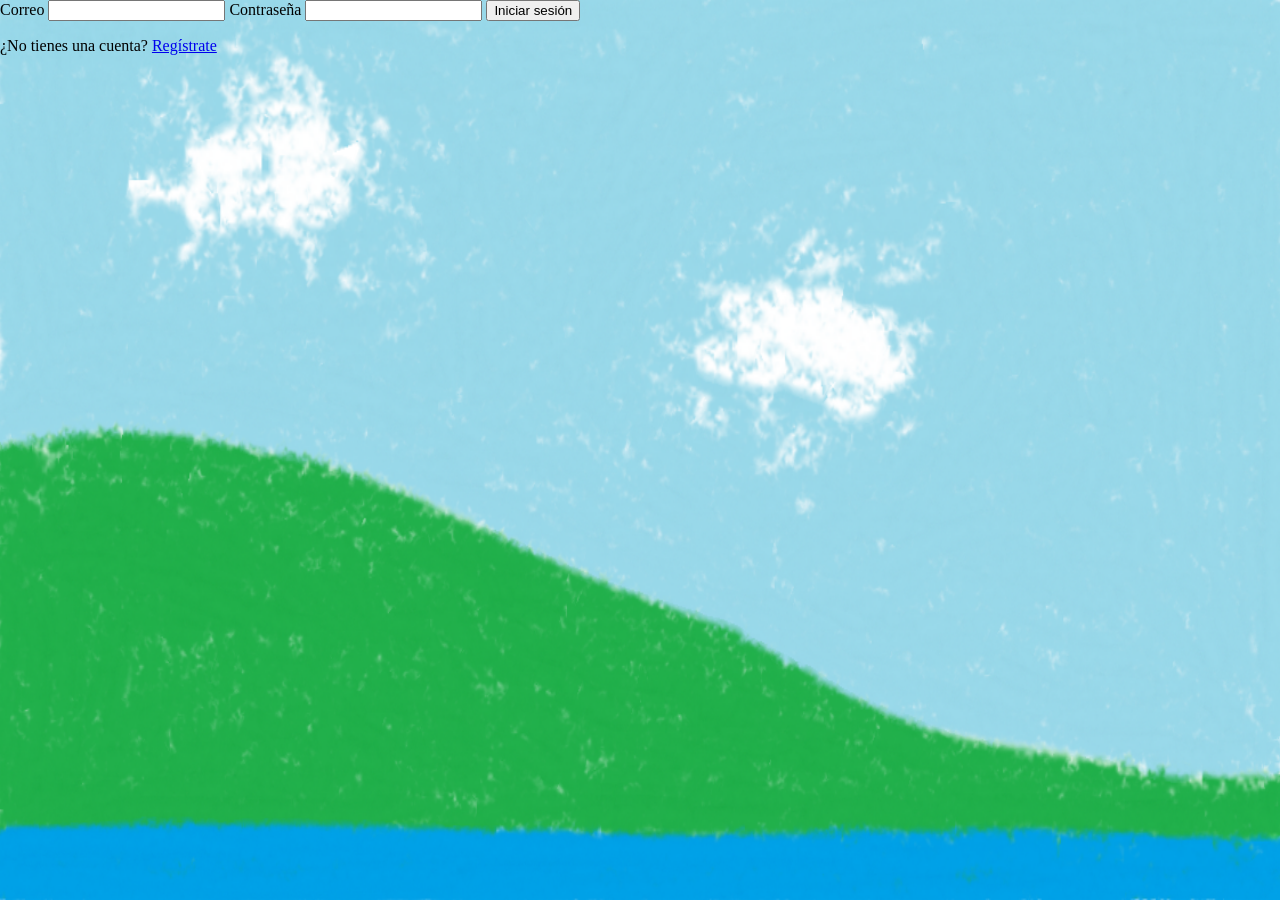
==== login.html @ 475d766a "fourth commit" ====
<!DOCTYPE html>
<html lang="es">
    <head>
        <meta charset="UTF-8">
        <title>Unymarkert - Iniciar sesión</title>
        <link rel="stylesheet" href="style.css">
    </head>
    <body>
        <form id="formulario_login" action="Pon_tu_pinchi_direccion" method="post">
            <label for="email">Correo</label>
            <input type="email" id="email" name="email" required>

            <label for="password">Contraseña</label>
            <input type="password" id="password" name="password" required>

            <button type="submit">Iniciar sesión</button>

            <p>¿No tienes una cuenta? <a href="registro.html">Regístrate</a></p>
        </form>
    </body>
</html>
---- style.css ----
html, body
{
    margin: 0;
    height: 100%;
}

body
{
    background: url("imagenes/fondo.png") center / 100% 100% no-repeat;
    overflow: hidden;
}

.icono
{
    position: absolute;
    width: 14%;
    background: none;
    border: none;
    padding: 0;
    cursor: pointer;
}

.icono img
{
    width: 100%;
    display: block;
}

#boton_inicio
{
    position: absolute;
    left: 0;
    bottom: 0;
    width: 8.7%;
    background: none;
    border: none;
    padding: 0;
    cursor: pointer;
}

#boton_inicio img
{
    width: 100%;
    display: block;
}

#ventana_comprar,
#ventana_vender,
#ventana_perfil
{
    position: absolute;
    left: 28%;
    top: 14%;
    width: 50%;
}

#ventana_comprar img,
#ventana_vender img,
#ventana_perfil img
{
    width: 100%;
    display: block;
}

.boton_ventana
{
    position: absolute;
    top: 4.5%;
    width: 5%;
    background: none;
    border: none;
    padding: 0;
    cursor: pointer;
}

.boton_ventana img
{
    width: 100%;
    display: block;
}

.oculta
{
    display: none;
}

.categoria
{
    position: absolute;
    left: 11%;
    top: 37%;
    width: 12%;
    background: none;
    border: none;
    padding: 0;
    cursor: pointer;
}

.categoria img
{
    width: 100%;
    display: block;
}

.seccion
{
    position: absolute;
    left: 30%;
    top: 27%;
    width: 66%;
    height: 62%;
    box-sizing: borderbox;
    padding: 1vw;
    overflow: auto;
    font-size: 1.1vw;
}
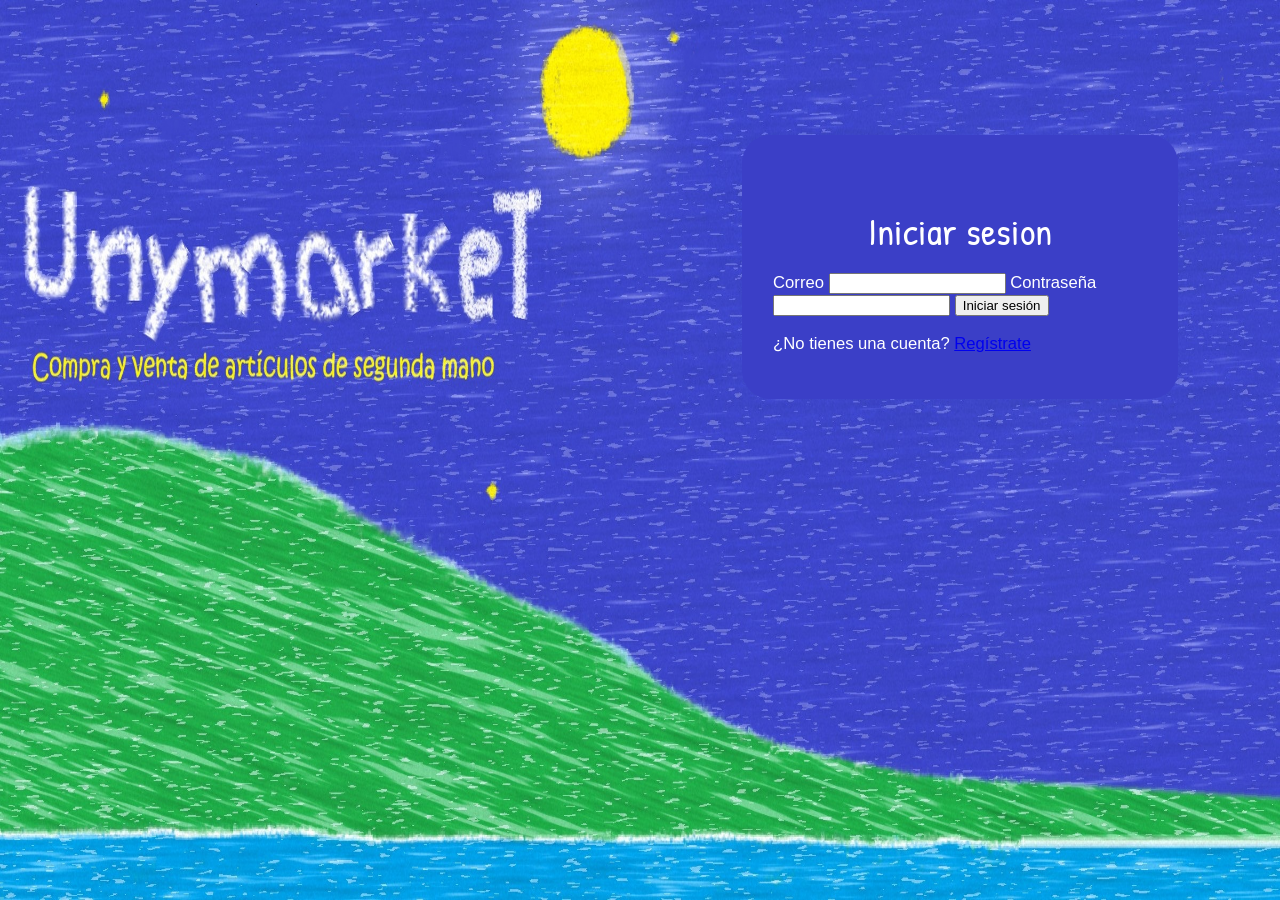
==== commit cc1e05c4: "fifth commit" ====
--- a/login.html
+++ b/login.html
@@ -2,20 +2,25 @@
 <html lang="es">
     <head>
         <meta charset="UTF-8">
-        <title>Unymarkert - Iniciar sesión</title>
-        <link rel="stylesheet" href="style.css">
+        <title>Unymarket - Iniciar sesión</title>
+        <link href="https://fonts.googleapis.com/css2?family=Patrick+Hand&display=swap" rel="stylesheet">
+        <link rel="stylesheet" href="login.css">
     </head>
     <body>
-        <form id="formulario_login" action="Pon_tu_pinchi_direccion" method="post">
-            <label for="email">Correo</label>
-            <input type="email" id="email" name="email" required>
+        <div id="tarjeta">
+            <h2>Iniciar sesion</h2>
 
-            <label for="password">Contraseña</label>
-            <input type="password" id="password" name="password" required>
+            <form id="formulario_login" action="Pon_tu_pinchi_direccion" method="post">
+                <label for="email">Correo</label>
+                <input type="email" id="email" name="email" required>
 
-            <button type="submit">Iniciar sesión</button>
+                <label for="password">Contraseña</label>
+                <input type="password" id="password" name="password" required>
 
-            <p>¿No tienes una cuenta? <a href="registro.html">Regístrate</a></p>
-        </form>
+                <button type="submit">Iniciar sesión</button>
+
+                <p>¿No tienes una cuenta? <a href="registro.html">Regístrate</a></p>
+            </form>
+        </div>
     </body>
 </html>
--- a/login.css
+++ b/login.css
@@ -0,0 +1,81 @@
+html, body
+{
+    margin: 0;
+    height: 100%;
+}
+
+body
+{
+    background: url("imagenes/fondo_nocturno.jpg") center / 100% 100% no-repeat;
+    overflow: hidden;
+}
+
+#tarjeta
+{
+    position: absolute;
+    left: 58%;
+    top: 15%;
+    width: 34%;
+    box-sizing: border-box;
+    padding: 5.6vw 2.4vw 2.2vw;
+    color: white;
+    font-family: "Segoe UI", Tahoma, sans-serif;
+    font-size: clamp(14px, 1.3vw, 24px);
+    line-height: 1.3;
+}
+
+#tarjeta::before
+{
+    content: "";
+    position: absolute;
+    inset: 0;
+    background: #3b3fc7;
+    border-radius: 2.2vw;
+    filter: url(#rugoso);
+    z-index: 0;
+}
+
+#tarjeta > *
+{
+    position: relative;
+    z-index: 1;
+}
+
+#avatar
+{
+    position: absolute;
+    left: 50%;
+    top: -5vw;
+    transform: translateX(-50%);
+    z-index: 2;
+    width: 10vw;
+    height: 10vw;
+    display: grid;
+    place-items: center;
+    background: #fff7b0;
+    border: 0.5vw solid #f0d800;
+    border-radius: 50%;
+    box-shadow: 0 0 2vw rgba(255, 235, 120, 0.45);
+}
+
+#avatar svg
+{
+    width: 70%;
+    height: 70%;
+}
+
+#tarjeta h2
+{
+    margin: 0 0 1.2vw;
+    text-align: center;
+    font-family: "Patrick Hand", cursive;
+    font-weight: normal;
+    font-size: clamp(26px, 3vw, 56px);
+}
+
+.campo label
+{
+    display: block;
+    margin-bottom: 0.25vw;
+    font-size: clamp(13px, 1.2vw, 22px);
+}
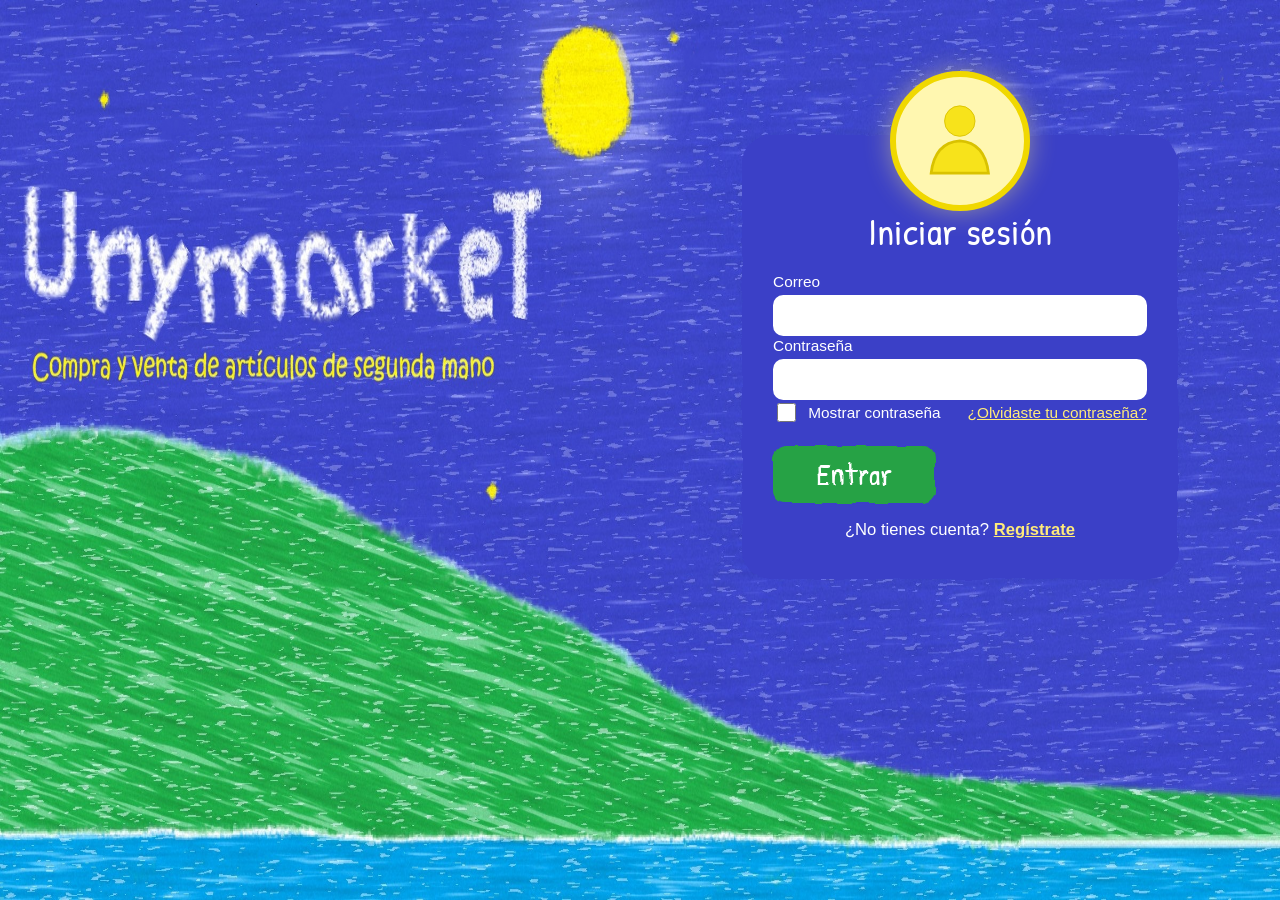
==== commit 4b3c5aaa: "seventh commit" ====
--- a/login.html
+++ b/login.html
@@ -7,20 +7,51 @@
         <link rel="stylesheet" href="login.css">
     </head>
     <body>
+        <svg width="0" height="0" style="position:absolute" aria-hidden="true">
+            <defs>
+                <filter id="rugoso" x="-4%" y="-4%" width="108%" height="108%">
+                    <feTurbulence type="fractalNoise" baseFrequency="0.05" numOctaves="2" seed="3" result="n"/>
+                    <feDisplacementMap in="SourceGraphic" in2="n" scale="5" xChannelSelector="G"/>
+                </filter>
+            </defs>
+        </svg>
+
         <div id="tarjeta">
-            <h2>Iniciar sesion</h2>
+            <div id="avatar">
+                <svg viewBox="0 0 100 100" aria-hidden="true">
+                    <circle cx="50" cy="28" r="17" fill="#f7e31b" stroke="#d9c200" atroke-width="3"/>
+                    <path d="M18 86 Q22 52 50 50 Q78 52 82 86Z" fill="#f7e31b" stroke="#d9c200" stroke-width="3"/>
+                </svg>
+            </div>
+
+            <h2>Iniciar sesión</h2>
 
             <form id="formulario_login" action="Pon_tu_pinchi_direccion" method="post">
-                <label for="email">Correo</label>
-                <input type="email" id="email" name="email" required>
+                <div class="campo">
+                    <label for="email">Correo</label>
+                    <input type="email" id="email" name="email" required>
+                </div>
 
-                <label for="password">Contraseña</label>
-                <input type="password" id="password" name="password" required>
+                <div class="campo">
+                    <label for="password">Contraseña</label>
+                    <input type="password" id="password" name="password" required>
+                </div>
 
-                <button type="submit">Iniciar sesión</button>
+                <div class="fila_opciones">
+                    <label class="mostrar">
+                        <input type="checkbox" id="mostrar_password"> Mostrar contraseña
+                    </label>
+                    <a href="recuperar.html" class="olvido">¿Olvidaste tu contraseña?</a>
+                </div>
 
-                <p>¿No tienes una cuenta? <a href="registro.html">Regístrate</a></p>
+                <button type="submit" class="boton_enviar">Entrar</button>
+
+                <p class="cambio">¿No tienes cuenta? <a href="registro.html">Regístrate</a></p>
+
             </form>
         </div>
+
+        <script src="login.js"></script>
+
     </body>
 </html>
--- a/login.css
+++ b/login.css
@@ -17,7 +17,7 @@
     top: 15%;
     width: 34%;
     box-sizing: border-box;
-    padding: 5.6vw 2.4vw 2.2vw;
+    padding: 5.6vw 2.4vw 3vw;
     color: white;
     font-family: "Segoe UI", Tahoma, sans-serif;
     font-size: clamp(14px, 1.3vw, 24px);
@@ -78,4 +78,89 @@
     display: block;
     margin-bottom: 0.25vw;
     font-size: clamp(13px, 1.2vw, 22px);
+}
+
+#formulario_login input[type="email"],
+#formulario_login input[type="password"],
+#formulario_login input[type="text"]
+{
+    width: 100%;
+    height: 3.2vw;
+    box-sizing: border-box;
+    padding: 0 1.1vw;
+    border: 0.2vw solid white;
+    border-radius: 0.8vw;
+    background: white;
+    font-size: clamp(15px, 1.4vw, 26px);
+    color: #1d2233;
+}
+
+#formulario_login input:focus
+{
+    outline:none;
+    box-shadow: 0 0 0 0.35vw #ffe14d;
+}
+
+.mostrar
+{
+    display: flex;
+    align-items: center;
+    gap: 0.7vw;
+    font-size: clamp(13px, 1.2vw, 22px);
+    cursor: pointer;
+}
+
+.mostrar input
+{
+    width: 1.5vw;
+    height: 1.5vw;
+    accent-color: #ffe14d;
+}
+
+.boton_enviar
+{
+    align-self: center;
+    margin-top: 1.6vw;
+    padding: 0.6vw 3.4vw;
+    background: #25a244;
+    color: white;
+    border:none;
+    border-radius: 1vw;
+    font-family: "Patrick Hand", cursive;
+    font-size: clamp(22px, 2.4vw, 44px);
+    cursor: pointer;
+    filter: url(#rugoso);
+}
+
+.boton_enviar:hover
+{
+    background: #2cbb4e;
+}
+
+.cambio
+{
+    margin: 1.2vw 0 0;
+    text-align: center;
+    font-size: clamp(13px, 1.3vw, 24px);
+}
+
+.cambio a
+{
+    color: #ffeb7a;
+    font-weight: bold;
+}
+
+.fila_opciones
+{
+    display: flex;
+    justify-content: space-between;
+    align-items: center;
+    flex-wrap: wrap;
+    gap: 0.4vw 1vw;
+}
+
+.olvido
+{
+    color: #ffeb7a;
+    font-size: clamp(13px, 1.2vw, 22px);
 }
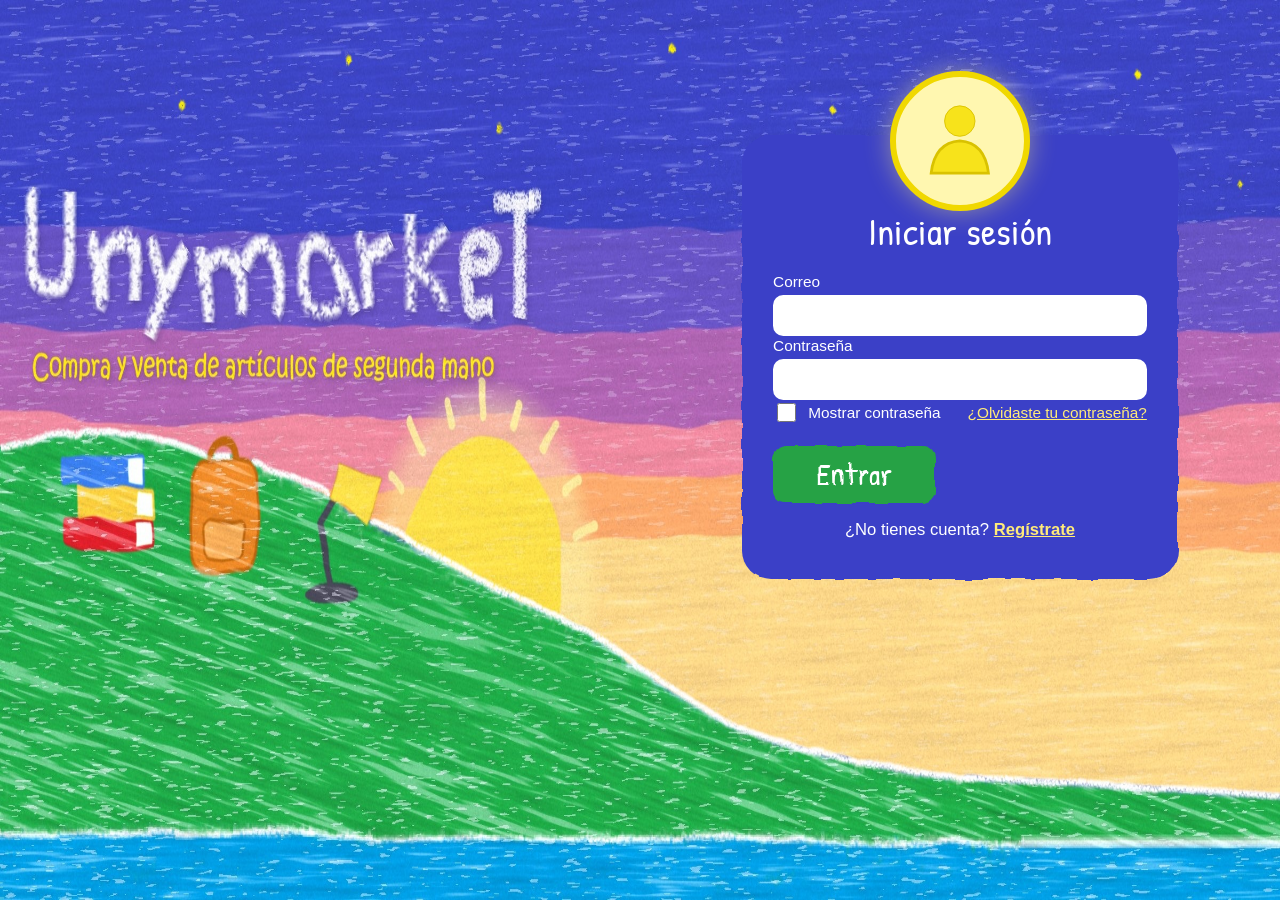
==== commit 0474e9eb: "Retouches" ====
--- a/login.html
+++ b/login.html
@@ -26,7 +26,7 @@
 
             <h2>Iniciar sesión</h2>
 
-            <form id="formulario_login" action="Pon_tu_pinchi_direccion" method="post">
+            <form id="formulario_login" action="Pon_tu_direccion" method="post">
                 <div class="campo">
                     <label for="email">Correo</label>
                     <input type="email" id="email" name="email" required>
--- a/login.css
+++ b/login.css
@@ -6,7 +6,7 @@
 
 body
 {
-    background: url("imagenes/fondo_nocturno.jpg") center / 100% 100% no-repeat;
+    background: url("imagenes/fondo_amanecer.jpg") center / 100% 100% no-repeat;
     overflow: hidden;
 }
 
@@ -80,9 +80,9 @@
     font-size: clamp(13px, 1.2vw, 22px);
 }
 
-#formulario_login input[type="email"],
-#formulario_login input[type="password"],
-#formulario_login input[type="text"]
+#tarjeta form input[type="email"],
+#tarjeta form input[type="password"],
+#tarjeta form input[type="text"]
 {
     width: 100%;
     height: 3.2vw;
@@ -95,7 +95,7 @@
     color: #1d2233;
 }
 
-#formulario_login input:focus
+#tarjeta form input:focus
 {
     outline:none;
     box-shadow: 0 0 0 0.35vw #ffe14d;
